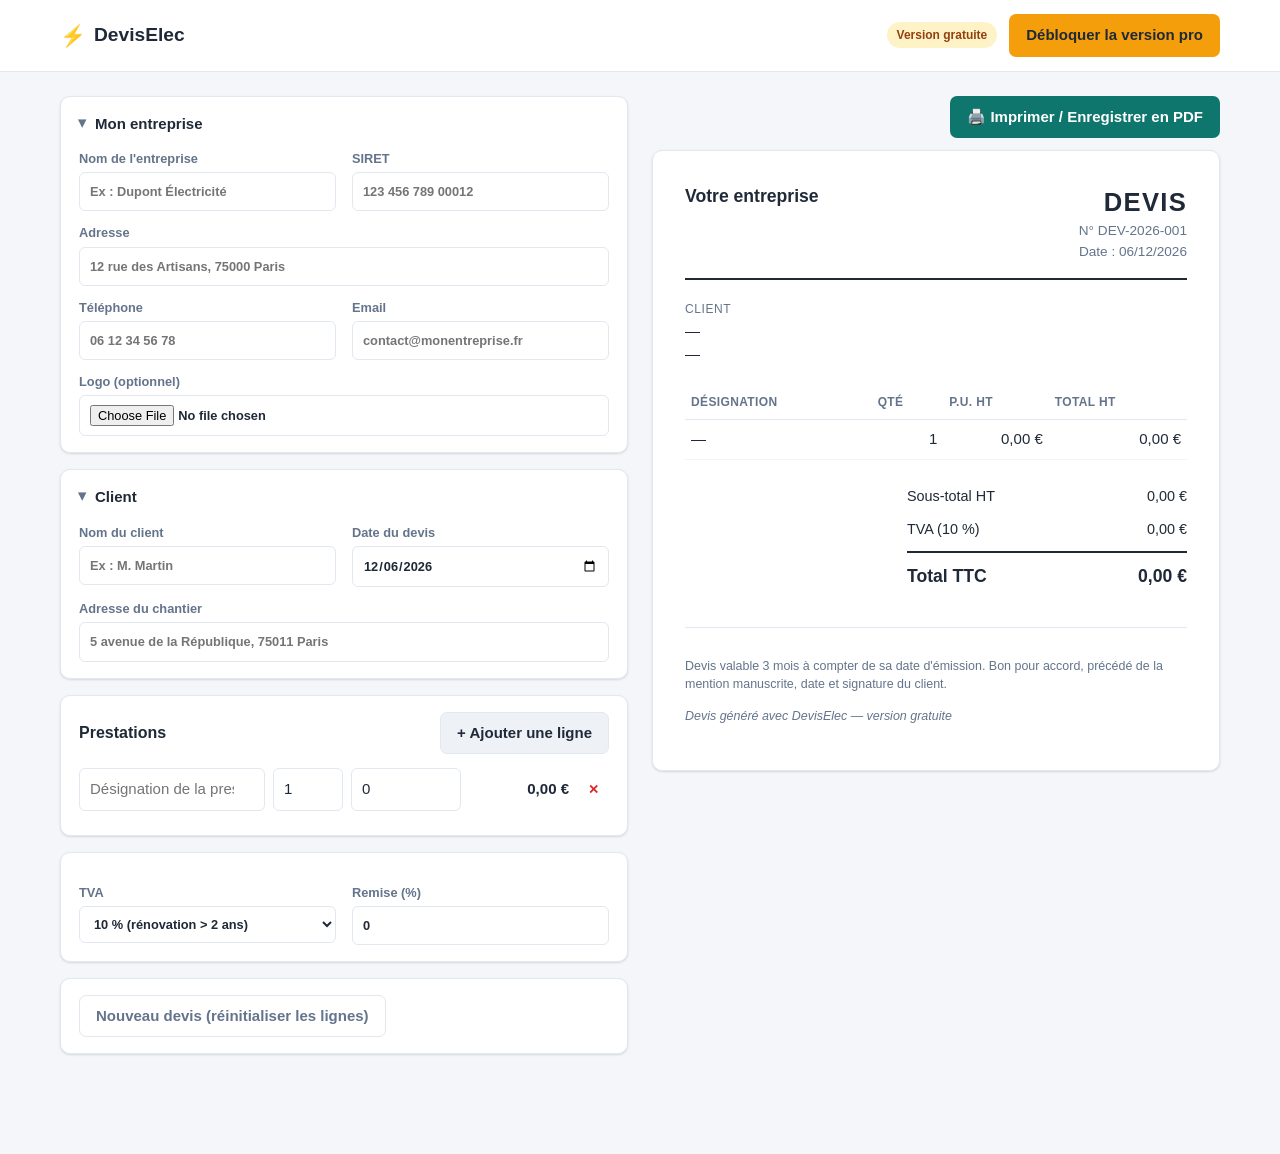
==== index.html @ 4c0c6182 "Premier jet : générateur de devis électricien, 100% client, sans backend Prestations courantes avec " ====
<!DOCTYPE html>
<html lang="fr">
<head>
<meta charset="UTF-8">
<meta name="viewport" content="width=device-width, initial-scale=1.0">
<title>DevisElec — Générateur de devis pour électriciens</title>
<meta name="description" content="Créez un devis électricien professionnel en quelques minutes : prestations courantes préremplies, calcul automatique, export PDF.">
<link rel="stylesheet" href="css/style.css">
<link rel="stylesheet" href="css/print.css" media="print">
</head>
<body>

<header class="topbar no-print">
  <div class="topbar-inner">
    <div class="brand">
      <span class="brand-mark">⚡</span>
      <span class="brand-name">DevisElec</span>
    </div>
    <div class="topbar-actions">
      <span id="unlock-status" class="badge badge-free">Version gratuite</span>
      <button id="btn-unlock" class="btn btn-accent">Débloquer la version pro</button>
    </div>
  </div>
</header>

<main class="layout">

  <section class="panel form-panel no-print">

    <details class="card" id="card-entreprise" open>
      <summary>Mon entreprise</summary>
      <div class="card-body grid-2">
        <label>Nom de l'entreprise
          <input type="text" id="ent-nom" placeholder="Ex : Dupont Électricité">
        </label>
        <label>SIRET
          <input type="text" id="ent-siret" placeholder="123 456 789 00012">
        </label>
        <label class="span-2">Adresse
          <input type="text" id="ent-adresse" placeholder="12 rue des Artisans, 75000 Paris">
        </label>
        <label>Téléphone
          <input type="tel" id="ent-tel" placeholder="06 12 34 56 78">
        </label>
        <label>Email
          <input type="email" id="ent-email" placeholder="contact@monentreprise.fr">
        </label>
        <label class="span-2">Logo (optionnel)
          <input type="file" id="ent-logo" accept="image/*">
        </label>
      </div>
    </details>

    <details class="card" id="card-client" open>
      <summary>Client</summary>
      <div class="card-body grid-2">
        <label>Nom du client
          <input type="text" id="cli-nom" placeholder="Ex : M. Martin">
        </label>
        <label>Date du devis
          <input type="date" id="devis-date">
        </label>
        <label class="span-2">Adresse du chantier
          <input type="text" id="cli-adresse" placeholder="5 avenue de la République, 75011 Paris">
        </label>
      </div>
    </details>

    <div class="card">
      <div class="card-header-row">
        <h2>Prestations</h2>
        <button id="btn-add-ligne" class="btn btn-secondary">+ Ajouter une ligne</button>
      </div>
      <div class="card-body">
        <datalist id="prestations-courantes"></datalist>
        <div id="lignes-container" class="lignes-container"></div>
      </div>
    </div>

    <div class="card">
      <div class="card-body grid-2">
        <label>TVA
          <select id="tva-taux">
            <option value="20">20 % (standard / neuf)</option>
            <option value="10" selected>10 % (rénovation &gt; 2 ans)</option>
            <option value="5.5">5,5 % (amélioration énergétique)</option>
            <option value="0">0 % (auto-liquidation / export)</option>
          </select>
        </label>
        <label>Remise (%)
          <input type="number" id="remise" value="0" min="0" max="100" step="0.5">
        </label>
      </div>
    </div>

    <div class="card">
      <button id="btn-reset" class="btn btn-ghost">Nouveau devis (réinitialiser les lignes)</button>
    </div>

  </section>

  <section class="panel preview-panel">
    <div class="preview-toolbar no-print">
      <button id="btn-print" class="btn btn-primary">🖨️ Imprimer / Enregistrer en PDF</button>
    </div>

    <article id="devis-preview" class="devis-doc">
      <header class="doc-header">
        <div class="doc-emetteur">
          <img id="preview-logo" class="doc-logo" alt="" hidden>
          <div class="doc-emetteur-nom" id="preview-ent-nom">Votre entreprise</div>
          <div class="doc-emetteur-details" id="preview-ent-details"></div>
        </div>
        <div class="doc-titre">
          <h1>DEVIS</h1>
          <div id="preview-numero">N° —</div>
          <div id="preview-date">Date : —</div>
        </div>
      </header>

      <section class="doc-client">
        <div class="doc-client-label">Client</div>
        <div id="preview-cli-nom">—</div>
        <div id="preview-cli-adresse">—</div>
      </section>

      <table class="doc-table">
        <thead>
          <tr>
            <th class="col-designation">Désignation</th>
            <th class="col-qte">Qté</th>
            <th class="col-pu">P.U. HT</th>
            <th class="col-total">Total HT</th>
          </tr>
        </thead>
        <tbody id="preview-lignes"></tbody>
      </table>

      <section class="doc-totaux">
        <div class="doc-totaux-row"><span>Sous-total HT</span><span id="preview-sous-total">0,00 €</span></div>
        <div class="doc-totaux-row" id="preview-remise-row" hidden><span>Remise</span><span id="preview-remise">0,00 €</span></div>
        <div class="doc-totaux-row"><span id="preview-tva-label">TVA (10 %)</span><span id="preview-tva">0,00 €</span></div>
        <div class="doc-totaux-row doc-total-final"><span>Total TTC</span><span id="preview-total-ttc">0,00 €</span></div>
      </section>

      <footer class="doc-footer">
        <p>Devis valable 3 mois à compter de sa date d'émission. Bon pour accord, précédé de la mention manuscrite, date et signature du client.</p>
        <p id="preview-watermark" class="watermark">Devis généré avec DevisElec — version gratuite</p>
      </footer>
    </article>
  </section>

</main>

<dialog id="dialog-unlock">
  <div class="dialog-body">
    <h2>Débloquer DevisElec</h2>
    <p>La version gratuite ajoute une mention « généré avec DevisElec » en bas de vos devis. Débloquez le compte pour la retirer définitivement, sur ce navigateur.</p>
    <p class="price">19 € <span>paiement unique</span></p>
    <a id="lien-stripe-unlock" class="btn btn-accent" href="#" target="_blank" rel="noopener">Débloquer maintenant</a>
    <button id="dialog-unlock-close" class="btn btn-ghost">Fermer</button>
    <p class="fine-print">Paiement sécurisé par Stripe. Après paiement, vous revenez automatiquement ici et la version pro est activée sur ce navigateur.</p>
  </div>
</dialog>

<script src="js/storage.js"></script>
<script src="js/app.js"></script>
</body>
</html>
---- css/style.css ----
:root {
  --bg: #f4f6f9;
  --panel: #ffffff;
  --border: #e2e8f0;
  --text: #1f2937;
  --text-muted: #64748b;
  --accent: #0f766e;
  --accent-dark: #0b5c56;
  --accent-contrast: #ffffff;
  --danger: #dc2626;
  --radius: 10px;
  --shadow: 0 1px 3px rgba(15, 23, 42, 0.08), 0 1px 2px rgba(15, 23, 42, 0.06);
}

* { box-sizing: border-box; }

[hidden] { display: none !important; }

body {
  margin: 0;
  font-family: -apple-system, "Segoe UI", Roboto, Arial, sans-serif;
  background: var(--bg);
  color: var(--text);
  font-size: 15px;
  line-height: 1.5;
}

h1, h2 { margin: 0; }

/* Topbar */
.topbar {
  background: var(--panel);
  border-bottom: 1px solid var(--border);
  position: sticky;
  top: 0;
  z-index: 10;
}
.topbar-inner {
  max-width: 1200px;
  margin: 0 auto;
  padding: 14px 20px;
  display: flex;
  align-items: center;
  justify-content: space-between;
}
.brand { display: flex; align-items: center; gap: 8px; font-weight: 700; font-size: 1.2rem; }
.brand-mark { font-size: 1.3rem; }
.topbar-actions { display: flex; align-items: center; gap: 12px; }

.badge {
  font-size: 0.75rem;
  font-weight: 600;
  padding: 4px 10px;
  border-radius: 999px;
}
.badge-free { background: #fef3c7; color: #92400e; }
.badge-pro { background: #d1fae5; color: #065f46; }

/* Layout */
.layout {
  max-width: 1200px;
  margin: 24px auto;
  padding: 0 20px 60px;
  display: grid;
  grid-template-columns: minmax(0, 1fr) minmax(0, 1fr);
  gap: 24px;
  align-items: start;
}
@media (max-width: 900px) {
  .layout { grid-template-columns: 1fr; }
}

.panel { min-width: 0; }

/* Cards */
.card {
  background: var(--panel);
  border: 1px solid var(--border);
  border-radius: var(--radius);
  box-shadow: var(--shadow);
  margin-bottom: 16px;
  padding: 16px 18px;
}
.card > summary {
  cursor: pointer;
  font-weight: 600;
  list-style: none;
  display: flex;
  align-items: center;
}
.card > summary::-webkit-details-marker { display: none; }
.card > summary::before {
  content: "▸";
  display: inline-block;
  margin-right: 8px;
  transition: transform 0.15s ease;
  color: var(--text-muted);
}
details[open] > summary::before { transform: rotate(90deg); }
.card-body { margin-top: 14px; }
.card-header-row {
  display: flex;
  align-items: center;
  justify-content: space-between;
  margin-bottom: 4px;
}
.card-header-row h2 { font-size: 1rem; }

.grid-2 {
  display: grid;
  grid-template-columns: 1fr 1fr;
  gap: 12px 16px;
}
.span-2 { grid-column: 1 / -1; }

label {
  display: flex;
  flex-direction: column;
  gap: 4px;
  font-size: 0.8rem;
  font-weight: 600;
  color: var(--text-muted);
}
input, select {
  font: inherit;
  padding: 9px 10px;
  border: 1px solid var(--border);
  border-radius: 6px;
  color: var(--text);
  background: #fff;
}
input:focus, select:focus {
  outline: 2px solid var(--accent);
  outline-offset: -1px;
}

/* Buttons */
.btn {
  font: inherit;
  font-weight: 600;
  padding: 9px 16px;
  border-radius: 7px;
  border: 1px solid transparent;
  cursor: pointer;
  text-decoration: none;
  display: inline-flex;
  align-items: center;
  gap: 6px;
}
.btn-primary { background: var(--accent); color: var(--accent-contrast); }
.btn-primary:hover { background: var(--accent-dark); }
.btn-accent { background: #f59e0b; color: #1f2937; }
.btn-accent:hover { background: #d97706; color: #fff; }
.btn-secondary { background: #eef2f7; color: var(--text); border-color: var(--border); }
.btn-secondary:hover { background: #e2e8f0; }
.btn-ghost { background: transparent; color: var(--text-muted); border-color: var(--border); }
.btn-ghost:hover { background: #f1f5f9; }
.btn-danger-ghost { background: transparent; color: var(--danger); border: none; padding: 4px 8px; font-weight: 700; }

/* Lignes de prestations */
.ligne-row {
  display: grid;
  grid-template-columns: minmax(0, 1fr) 70px 110px 100px 32px;
  gap: 8px;
  align-items: center;
  margin-bottom: 8px;
}
.ligne-row input { width: 100%; }
.ligne-total { text-align: right; font-weight: 600; font-variant-numeric: tabular-nums; }
@media (max-width: 560px) {
  .ligne-row { grid-template-columns: 1fr; }
  .ligne-total { text-align: left; }
}

/* Preview / devis document */
.preview-toolbar { margin-bottom: 12px; display: flex; justify-content: flex-end; }

.devis-doc {
  background: #fff;
  border: 1px solid var(--border);
  border-radius: var(--radius);
  box-shadow: var(--shadow);
  padding: 32px;
}
.doc-header {
  display: flex;
  justify-content: space-between;
  align-items: flex-start;
  border-bottom: 2px solid var(--text);
  padding-bottom: 16px;
  margin-bottom: 20px;
  gap: 16px;
}
.doc-logo { max-height: 60px; max-width: 180px; margin-bottom: 8px; }
.doc-emetteur-nom { font-weight: 700; font-size: 1.1rem; }
.doc-emetteur-details { color: var(--text-muted); font-size: 0.85rem; white-space: pre-line; }
.doc-titre { text-align: right; }
.doc-titre h1 { font-size: 1.6rem; letter-spacing: 0.05em; }
.doc-titre div { color: var(--text-muted); font-size: 0.85rem; }

.doc-client { margin-bottom: 20px; }
.doc-client-label { font-size: 0.75rem; text-transform: uppercase; letter-spacing: 0.05em; color: var(--text-muted); margin-bottom: 2px; }

.doc-table { width: 100%; border-collapse: collapse; margin-bottom: 20px; }
.doc-table th {
  text-align: left;
  font-size: 0.75rem;
  text-transform: uppercase;
  letter-spacing: 0.03em;
  color: var(--text-muted);
  border-bottom: 1px solid var(--border);
  padding: 8px 6px;
}
.doc-table td { padding: 8px 6px; border-bottom: 1px solid #f1f5f9; }
.col-qte, .col-pu, .col-total { text-align: right; white-space: nowrap; }

.doc-totaux { margin-left: auto; width: 280px; }
.doc-totaux-row { display: flex; justify-content: space-between; padding: 6px 0; font-size: 0.9rem; }
.doc-total-final { border-top: 2px solid var(--text); margin-top: 4px; padding-top: 10px; font-weight: 700; font-size: 1.1rem; }

.doc-footer { margin-top: 32px; padding-top: 16px; border-top: 1px solid var(--border); font-size: 0.78rem; color: var(--text-muted); }
.watermark { font-style: italic; margin-top: 8px; }

/* Dialog */
dialog {
  border: none;
  border-radius: var(--radius);
  box-shadow: 0 20px 40px rgba(0,0,0,0.2);
  padding: 0;
  max-width: 420px;
  width: 92%;
}
dialog::backdrop { background: rgba(15, 23, 42, 0.5); }
.dialog-body { padding: 24px; display: flex; flex-direction: column; gap: 12px; }
.dialog-body .price { font-size: 1.6rem; font-weight: 700; }
.dialog-body .price span { font-size: 0.75rem; font-weight: 400; color: var(--text-muted); }
.dialog-body .fine-print { font-size: 0.75rem; color: var(--text-muted); }

.no-print {}
---- css/print.css ----
body * { visibility: hidden; }

#devis-preview, #devis-preview * { visibility: visible; }

.no-print { display: none !important; }

#devis-preview {
  position: absolute;
  top: 0;
  left: 0;
  width: 100%;
  border: none;
  box-shadow: none;
  padding: 0;
  margin: 0;
}

body.unlocked #devis-preview .watermark {
  display: none;
}

@page {
  margin: 16mm;
}
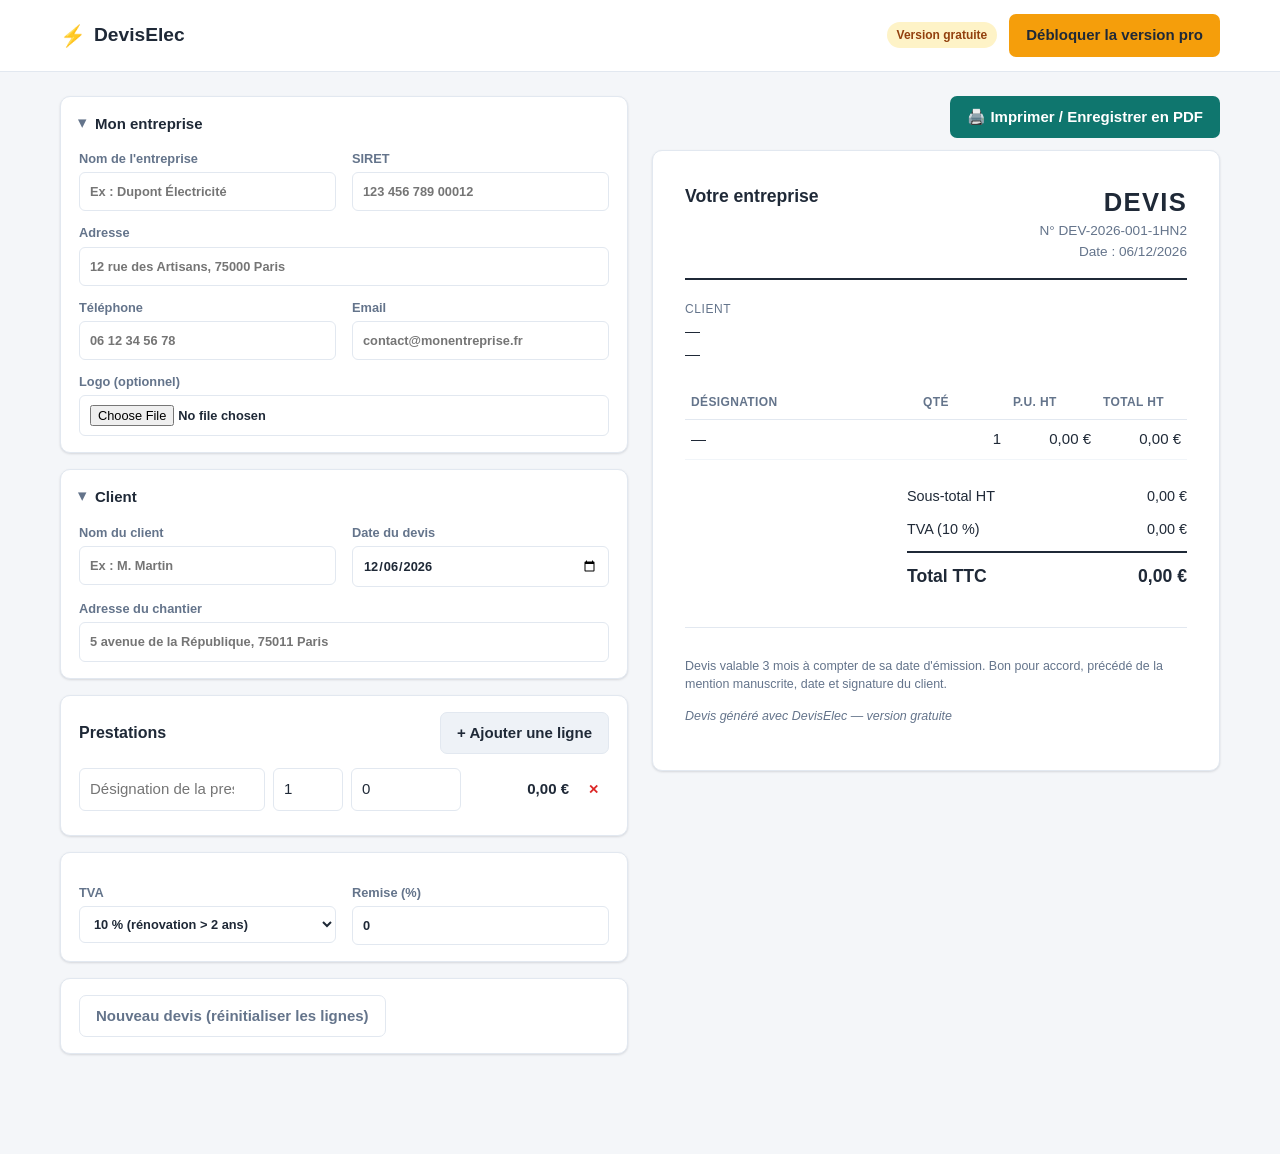
==== commit 19644af2: "Corriger les bugs trouvés par la revue à 4 agents (fonctionnel, sécu, calculs, impression) Argent (l" ====
--- a/index.html
+++ b/index.html
@@ -5,6 +5,8 @@
 <meta name="viewport" content="width=device-width, initial-scale=1.0">
 <title>DevisElec — Générateur de devis pour électriciens</title>
 <meta name="description" content="Créez un devis électricien professionnel en quelques minutes : prestations courantes préremplies, calcul automatique, export PDF.">
+<meta http-equiv="Content-Security-Policy" content="default-src 'self'; img-src 'self' data:; style-src 'self'; script-src 'self'; base-uri 'self'; form-action 'none';">
+<link rel="icon" href="data:,">
 <link rel="stylesheet" href="css/style.css">
 <link rel="stylesheet" href="css/print.css" media="print">
 </head>
--- a/css/style.css
+++ b/css/style.css
@@ -112,6 +112,9 @@
   gap: 12px 16px;
 }
 .span-2 { grid-column: 1 / -1; }
+@media (max-width: 560px) {
+  .grid-2 { grid-template-columns: 1fr; }
+}
 
 label {
   display: flex;
@@ -192,8 +195,12 @@
   gap: 16px;
 }
 .doc-logo { max-height: 60px; max-width: 180px; margin-bottom: 8px; }
-.doc-emetteur-nom { font-weight: 700; font-size: 1.1rem; }
-.doc-emetteur-details { color: var(--text-muted); font-size: 0.85rem; white-space: pre-line; }
+/* min-width: 0 nécessaire : sans ça, un enfant flex ne rétrécit jamais sous la largeur de son
+   contenu non cassable, même avec overflow-wrap — un nom d'entreprise collé sans espace poussait
+   toute la page en largeur (constaté : ~3460px de débordement avec 320 caractères). */
+.doc-emetteur { min-width: 0; }
+.doc-emetteur-nom { font-weight: 700; font-size: 1.1rem; overflow-wrap: break-word; }
+.doc-emetteur-details { color: var(--text-muted); font-size: 0.85rem; white-space: pre-line; overflow-wrap: break-word; }
 .doc-titre { text-align: right; }
 .doc-titre h1 { font-size: 1.6rem; letter-spacing: 0.05em; }
 .doc-titre div { color: var(--text-muted); font-size: 0.85rem; }
@@ -201,7 +208,10 @@
 .doc-client { margin-bottom: 20px; }
 .doc-client-label { font-size: 0.75rem; text-transform: uppercase; letter-spacing: 0.05em; color: var(--text-muted); margin-bottom: 2px; }
 
-.doc-table { width: 100%; border-collapse: collapse; margin-bottom: 20px; }
+/* table-layout: fixed + largeurs figées sur les 3 colonnes numériques : sans ça, une désignation
+   avec un mot très long (sans espace) pousse toute la table au-delà de la largeur imprimable et
+   les colonnes numériques disparaissent hors page en PDF (constaté avec un token de 100+ caractères). */
+.doc-table { width: 100%; border-collapse: collapse; margin-bottom: 20px; table-layout: fixed; }
 .doc-table th {
   text-align: left;
   font-size: 0.75rem;
@@ -212,7 +222,8 @@
   padding: 8px 6px;
 }
 .doc-table td { padding: 8px 6px; border-bottom: 1px solid #f1f5f9; }
-.col-qte, .col-pu, .col-total { text-align: right; white-space: nowrap; }
+.col-designation { overflow-wrap: break-word; word-break: break-word; }
+.col-qte, .col-pu, .col-total { text-align: right; white-space: nowrap; width: 90px; }
 
 .doc-totaux { margin-left: auto; width: 280px; }
 .doc-totaux-row { display: flex; justify-content: space-between; padding: 6px 0; font-size: 0.9rem; }
--- a/css/print.css
+++ b/css/print.css
@@ -19,6 +19,13 @@
   display: none;
 }
 
+/* Sans ça, un devis de 15 lignes coupe le bloc totaux en deux (sous-total en bas de page 1,
+   TVA/total seuls en haut d'une page 2 quasi vide), et un devis de 60 lignes rejette le
+   filigrane seul sur une 4e page pour une ligne de texte. Constaté en PDF réel, pas en aperçu écran. */
+.doc-totaux, .doc-footer {
+  break-inside: avoid;
+}
+
 @page {
   margin: 16mm;
 }
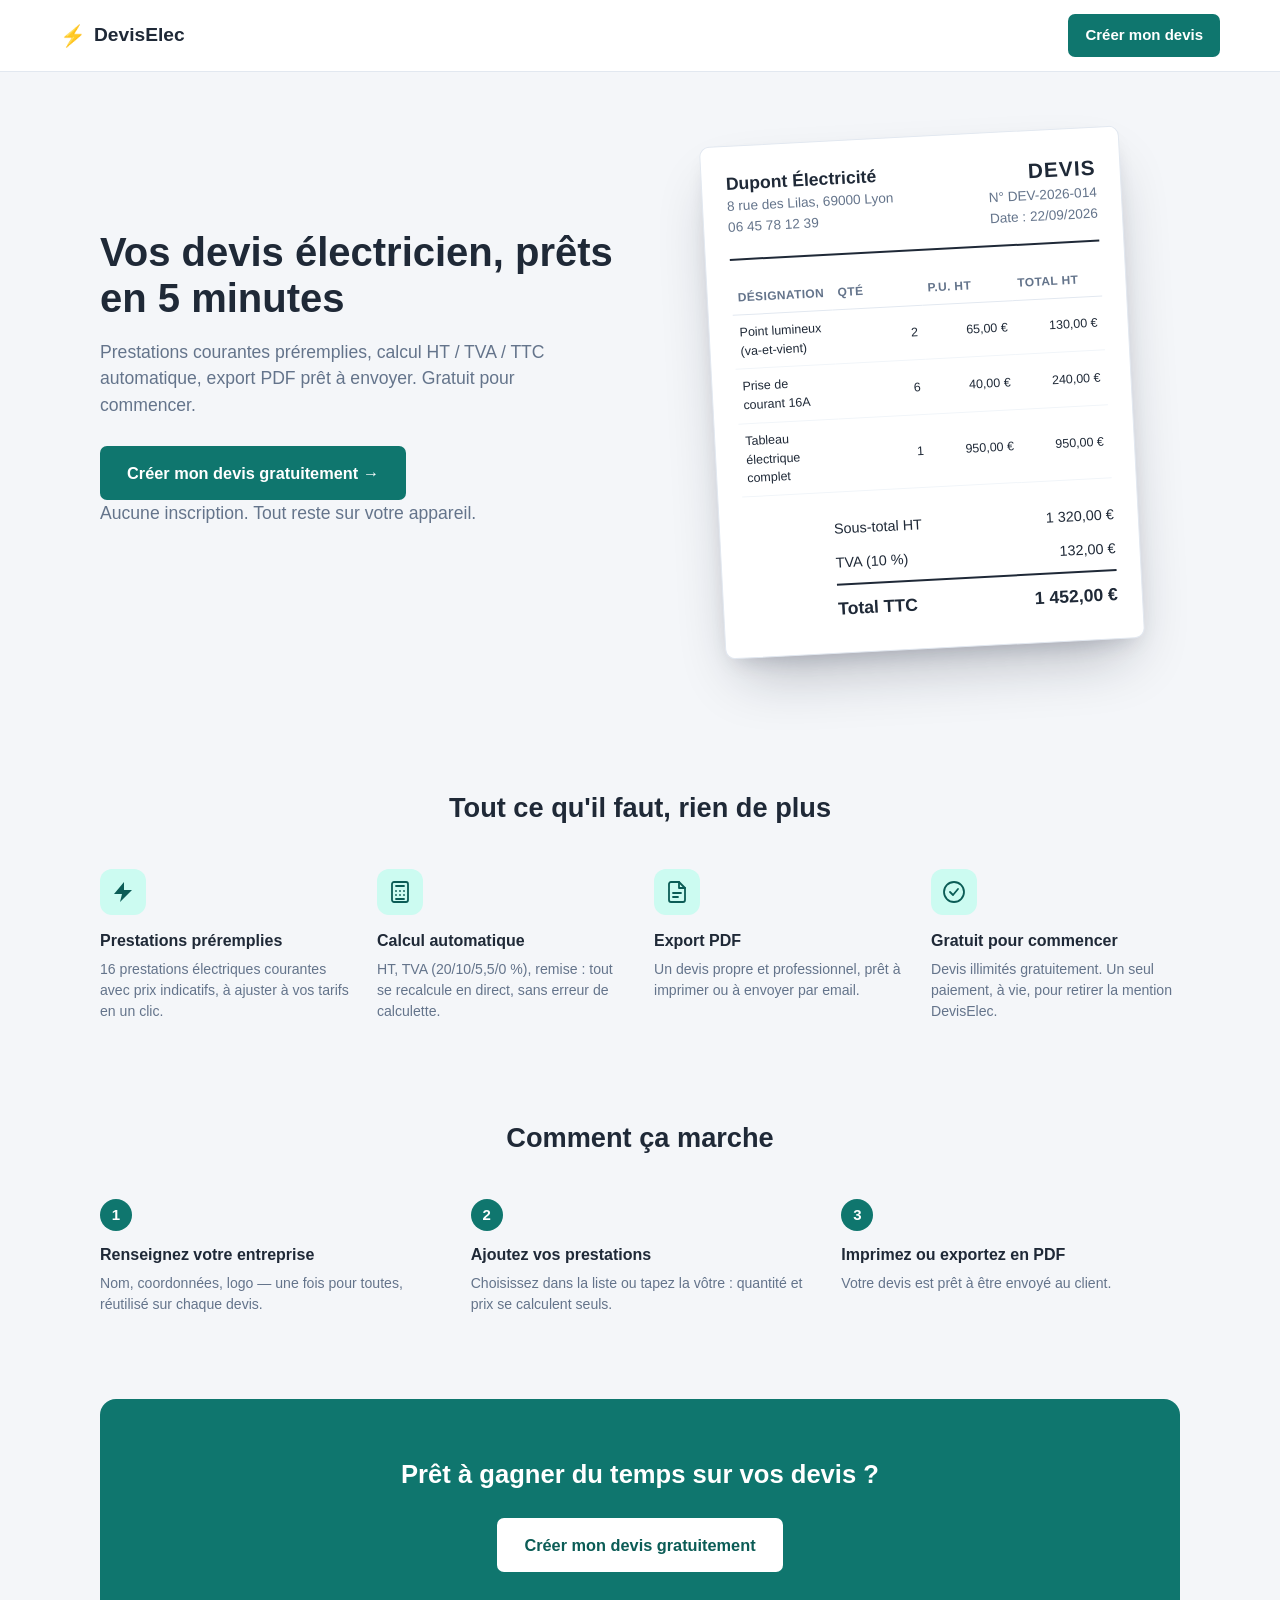
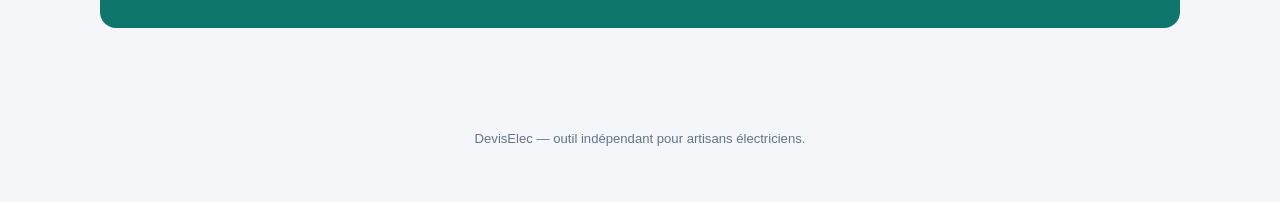
==== commit b97cabdc: "Ajouter une vraie page d'accueil (l'outil déménage vers app.html) L'outil était directement servi à " ====
--- a/index.html
+++ b/index.html
@@ -4,168 +4,151 @@
 <meta charset="UTF-8">
 <meta name="viewport" content="width=device-width, initial-scale=1.0">
 <title>DevisElec — Générateur de devis pour électriciens</title>
-<meta name="description" content="Créez un devis électricien professionnel en quelques minutes : prestations courantes préremplies, calcul automatique, export PDF.">
+<meta name="description" content="Créez un devis électricien professionnel en quelques minutes : prestations courantes préremplies, calcul automatique, export PDF. Gratuit pour commencer.">
 <meta http-equiv="Content-Security-Policy" content="default-src 'self'; img-src 'self' data:; style-src 'self'; script-src 'self'; base-uri 'self'; form-action 'none';">
 <link rel="icon" href="data:,">
 <link rel="stylesheet" href="css/style.css">
-<link rel="stylesheet" href="css/print.css" media="print">
+<link rel="stylesheet" href="css/landing.css">
 </head>
 <body>
 
-<header class="topbar no-print">
+<header class="topbar">
   <div class="topbar-inner">
-    <div class="brand">
+    <a class="brand" href="index.html">
       <span class="brand-mark">⚡</span>
       <span class="brand-name">DevisElec</span>
-    </div>
-    <div class="topbar-actions">
-      <span id="unlock-status" class="badge badge-free">Version gratuite</span>
-      <button id="btn-unlock" class="btn btn-accent">Débloquer la version pro</button>
-    </div>
+    </a>
+    <a class="btn btn-primary" href="app.html">Créer mon devis</a>
   </div>
 </header>
 
-<main class="layout">
+<main>
 
-  <section class="panel form-panel no-print">
+  <section class="lp-hero">
+    <div class="lp-hero-text">
+      <h1>Vos devis électricien, prêts en 5 minutes</h1>
+      <p>Prestations courantes préremplies, calcul HT / TVA / TTC automatique,
+        export PDF prêt à envoyer. Gratuit pour commencer.</p>
+      <a class="btn btn-primary btn-lg" href="app.html">Créer mon devis gratuitement →</a>
+      <p class="lp-hero-note">Aucune inscription. Tout reste sur votre appareil.</p>
+    </div>
 
-    <details class="card" id="card-entreprise" open>
-      <summary>Mon entreprise</summary>
-      <div class="card-body grid-2">
-        <label>Nom de l'entreprise
-          <input type="text" id="ent-nom" placeholder="Ex : Dupont Électricité">
-        </label>
-        <label>SIRET
-          <input type="text" id="ent-siret" placeholder="123 456 789 00012">
-        </label>
-        <label class="span-2">Adresse
-          <input type="text" id="ent-adresse" placeholder="12 rue des Artisans, 75000 Paris">
-        </label>
-        <label>Téléphone
-          <input type="tel" id="ent-tel" placeholder="06 12 34 56 78">
-        </label>
-        <label>Email
-          <input type="email" id="ent-email" placeholder="contact@monentreprise.fr">
-        </label>
-        <label class="span-2">Logo (optionnel)
-          <input type="file" id="ent-logo" accept="image/*">
-        </label>
+    <div class="lp-hero-visual" aria-hidden="true">
+      <article class="devis-doc lp-mockup">
+        <header class="doc-header">
+          <div class="doc-emetteur">
+            <div class="doc-emetteur-nom">Dupont Électricité</div>
+            <div class="doc-emetteur-details">8 rue des Lilas, 69000 Lyon&#10;06 45 78 12 39</div>
+          </div>
+          <div class="doc-titre">
+            <h1>DEVIS</h1>
+            <div>N° DEV-2026-014</div>
+            <div>Date : 22/09/2026</div>
+          </div>
+        </header>
+        <table class="doc-table">
+          <thead>
+            <tr><th class="col-designation">Désignation</th><th class="col-qte">Qté</th><th class="col-pu">P.U. HT</th><th class="col-total">Total HT</th></tr>
+          </thead>
+          <tbody>
+            <tr><td>Point lumineux (va-et-vient)</td><td class="col-qte">2</td><td class="col-pu">65,00 €</td><td class="col-total">130,00 €</td></tr>
+            <tr><td>Prise de courant 16A</td><td class="col-qte">6</td><td class="col-pu">40,00 €</td><td class="col-total">240,00 €</td></tr>
+            <tr><td>Tableau électrique complet</td><td class="col-qte">1</td><td class="col-pu">950,00 €</td><td class="col-total">950,00 €</td></tr>
+          </tbody>
+        </table>
+        <section class="doc-totaux">
+          <div class="doc-totaux-row"><span>Sous-total HT</span><span>1 320,00 €</span></div>
+          <div class="doc-totaux-row"><span>TVA (10 %)</span><span>132,00 €</span></div>
+          <div class="doc-totaux-row doc-total-final"><span>Total TTC</span><span>1 452,00 €</span></div>
+        </section>
+      </article>
+    </div>
+  </section>
+
+  <section class="lp-features">
+    <h2>Tout ce qu'il faut, rien de plus</h2>
+    <div class="lp-feature-grid">
+
+      <div class="lp-feature">
+        <span class="lp-icon">
+          <svg viewBox="0 0 24 24"><polygon points="13 2 3 14 11 14 9 22 21 10 13 10 13 2" fill="currentColor"/></svg>
+        </span>
+        <h3>Prestations préremplies</h3>
+        <p>16 prestations électriques courantes avec prix indicatifs, à ajuster à vos tarifs en un clic.</p>
       </div>
-    </details>
 
-    <details class="card" id="card-client" open>
-      <summary>Client</summary>
-      <div class="card-body grid-2">
-        <label>Nom du client
-          <input type="text" id="cli-nom" placeholder="Ex : M. Martin">
-        </label>
-        <label>Date du devis
-          <input type="date" id="devis-date">
-        </label>
-        <label class="span-2">Adresse du chantier
-          <input type="text" id="cli-adresse" placeholder="5 avenue de la République, 75011 Paris">
-        </label>
+      <div class="lp-feature">
+        <span class="lp-icon">
+          <svg viewBox="0 0 24 24" fill="none" stroke="currentColor" stroke-width="1.8" stroke-linecap="round" stroke-linejoin="round">
+            <rect x="4" y="2" width="16" height="20" rx="2"/>
+            <line x1="8" y1="6" x2="16" y2="6"/>
+            <line x1="8" y1="11" x2="8.01" y2="11"/><line x1="12" y1="11" x2="12.01" y2="11"/><line x1="16" y1="11" x2="16.01" y2="11"/>
+            <line x1="8" y1="15" x2="8.01" y2="15"/><line x1="12" y1="15" x2="12.01" y2="15"/><line x1="16" y1="15" x2="16.01" y2="15"/>
+            <line x1="8" y1="19" x2="16" y2="19"/>
+          </svg>
+        </span>
+        <h3>Calcul automatique</h3>
+        <p>HT, TVA (20/10/5,5/0 %), remise : tout se recalcule en direct, sans erreur de calculette.</p>
       </div>
-    </details>
 
-    <div class="card">
-      <div class="card-header-row">
-        <h2>Prestations</h2>
-        <button id="btn-add-ligne" class="btn btn-secondary">+ Ajouter une ligne</button>
+      <div class="lp-feature">
+        <span class="lp-icon">
+          <svg viewBox="0 0 24 24" fill="none" stroke="currentColor" stroke-width="1.8" stroke-linecap="round" stroke-linejoin="round">
+            <path d="M14 2H6a2 2 0 0 0-2 2v16a2 2 0 0 0 2 2h12a2 2 0 0 0 2-2V8z"/>
+            <polyline points="14 2 14 8 20 8"/>
+            <line x1="8" y1="13" x2="16" y2="13"/><line x1="8" y1="17" x2="13" y2="17"/>
+          </svg>
+        </span>
+        <h3>Export PDF</h3>
+        <p>Un devis propre et professionnel, prêt à imprimer ou à envoyer par email.</p>
       </div>
-      <div class="card-body">
-        <datalist id="prestations-courantes"></datalist>
-        <div id="lignes-container" class="lignes-container"></div>
+
+      <div class="lp-feature">
+        <span class="lp-icon">
+          <svg viewBox="0 0 24 24" fill="none" stroke="currentColor" stroke-width="1.8" stroke-linecap="round" stroke-linejoin="round">
+            <circle cx="12" cy="12" r="10"/>
+            <polyline points="8 12 11 15 16 9"/>
+          </svg>
+        </span>
+        <h3>Gratuit pour commencer</h3>
+        <p>Devis illimités gratuitement. Un seul paiement, à vie, pour retirer la mention DevisElec.</p>
+      </div>
+
+    </div>
+  </section>
+
+  <section class="lp-steps">
+    <h2>Comment ça marche</h2>
+    <div class="lp-steps-grid">
+      <div class="lp-step">
+        <span class="lp-step-num">1</span>
+        <h3>Renseignez votre entreprise</h3>
+        <p>Nom, coordonnées, logo — une fois pour toutes, réutilisé sur chaque devis.</p>
+      </div>
+      <div class="lp-step">
+        <span class="lp-step-num">2</span>
+        <h3>Ajoutez vos prestations</h3>
+        <p>Choisissez dans la liste ou tapez la vôtre : quantité et prix se calculent seuls.</p>
+      </div>
+      <div class="lp-step">
+        <span class="lp-step-num">3</span>
+        <h3>Imprimez ou exportez en PDF</h3>
+        <p>Votre devis est prêt à être envoyé au client.</p>
       </div>
     </div>
-
-    <div class="card">
-      <div class="card-body grid-2">
-        <label>TVA
-          <select id="tva-taux">
-            <option value="20">20 % (standard / neuf)</option>
-            <option value="10" selected>10 % (rénovation &gt; 2 ans)</option>
-            <option value="5.5">5,5 % (amélioration énergétique)</option>
-            <option value="0">0 % (auto-liquidation / export)</option>
-          </select>
-        </label>
-        <label>Remise (%)
-          <input type="number" id="remise" value="0" min="0" max="100" step="0.5">
-        </label>
-      </div>
-    </div>
-
-    <div class="card">
-      <button id="btn-reset" class="btn btn-ghost">Nouveau devis (réinitialiser les lignes)</button>
-    </div>
-
   </section>
 
-  <section class="panel preview-panel">
-    <div class="preview-toolbar no-print">
-      <button id="btn-print" class="btn btn-primary">🖨️ Imprimer / Enregistrer en PDF</button>
-    </div>
-
-    <article id="devis-preview" class="devis-doc">
-      <header class="doc-header">
-        <div class="doc-emetteur">
-          <img id="preview-logo" class="doc-logo" alt="" hidden>
-          <div class="doc-emetteur-nom" id="preview-ent-nom">Votre entreprise</div>
-          <div class="doc-emetteur-details" id="preview-ent-details"></div>
-        </div>
-        <div class="doc-titre">
-          <h1>DEVIS</h1>
-          <div id="preview-numero">N° —</div>
-          <div id="preview-date">Date : —</div>
-        </div>
-      </header>
-
-      <section class="doc-client">
-        <div class="doc-client-label">Client</div>
-        <div id="preview-cli-nom">—</div>
-        <div id="preview-cli-adresse">—</div>
-      </section>
-
-      <table class="doc-table">
-        <thead>
-          <tr>
-            <th class="col-designation">Désignation</th>
-            <th class="col-qte">Qté</th>
-            <th class="col-pu">P.U. HT</th>
-            <th class="col-total">Total HT</th>
-          </tr>
-        </thead>
-        <tbody id="preview-lignes"></tbody>
-      </table>
-
-      <section class="doc-totaux">
-        <div class="doc-totaux-row"><span>Sous-total HT</span><span id="preview-sous-total">0,00 €</span></div>
-        <div class="doc-totaux-row" id="preview-remise-row" hidden><span>Remise</span><span id="preview-remise">0,00 €</span></div>
-        <div class="doc-totaux-row"><span id="preview-tva-label">TVA (10 %)</span><span id="preview-tva">0,00 €</span></div>
-        <div class="doc-totaux-row doc-total-final"><span>Total TTC</span><span id="preview-total-ttc">0,00 €</span></div>
-      </section>
-
-      <footer class="doc-footer">
-        <p>Devis valable 3 mois à compter de sa date d'émission. Bon pour accord, précédé de la mention manuscrite, date et signature du client.</p>
-        <p id="preview-watermark" class="watermark">Devis généré avec DevisElec — version gratuite</p>
-      </footer>
-    </article>
+  <section class="lp-cta">
+    <h2>Prêt à gagner du temps sur vos devis ?</h2>
+    <a class="btn btn-primary btn-lg" href="app.html">Créer mon devis gratuitement</a>
   </section>
 
 </main>
 
-<dialog id="dialog-unlock">
-  <div class="dialog-body">
-    <h2>Débloquer DevisElec</h2>
-    <p>La version gratuite ajoute une mention « généré avec DevisElec » en bas de vos devis. Débloquez le compte pour la retirer définitivement, sur ce navigateur.</p>
-    <p class="price">19 € <span>paiement unique</span></p>
-    <a id="lien-stripe-unlock" class="btn btn-accent" href="#" target="_blank" rel="noopener">Débloquer maintenant</a>
-    <button id="dialog-unlock-close" class="btn btn-ghost">Fermer</button>
-    <p class="fine-print">Paiement sécurisé par Stripe. Après paiement, vous revenez automatiquement ici et la version pro est activée sur ce navigateur.</p>
-  </div>
-</dialog>
+<footer class="lp-footer">
+  <p>DevisElec — outil indépendant pour artisans électriciens.</p>
+</footer>
 
-<script src="js/storage.js"></script>
-<script src="js/app.js"></script>
+<script src="js/security.js"></script>
 </body>
 </html>
--- a/css/style.css
+++ b/css/style.css
@@ -43,7 +43,7 @@
   align-items: center;
   justify-content: space-between;
 }
-.brand { display: flex; align-items: center; gap: 8px; font-weight: 700; font-size: 1.2rem; }
+.brand { display: flex; align-items: center; gap: 8px; font-weight: 700; font-size: 1.2rem; color: inherit; text-decoration: none; }
 .brand-mark { font-size: 1.3rem; }
 .topbar-actions { display: flex; align-items: center; gap: 12px; }
 
@@ -211,7 +211,7 @@
 /* table-layout: fixed + largeurs figées sur les 3 colonnes numériques : sans ça, une désignation
    avec un mot très long (sans espace) pousse toute la table au-delà de la largeur imprimable et
    les colonnes numériques disparaissent hors page en PDF (constaté avec un token de 100+ caractères). */
-.doc-table { width: 100%; border-collapse: collapse; margin-bottom: 20px; table-layout: fixed; }
+.doc-table { width: 100%; border-collapse: collapse; margin-bottom: 20px; table-layout: fixed; overflow-wrap: break-word; }
 .doc-table th {
   text-align: left;
   font-size: 0.75rem;
@@ -224,6 +224,14 @@
 .doc-table td { padding: 8px 6px; border-bottom: 1px solid #f1f5f9; }
 .col-designation { overflow-wrap: break-word; word-break: break-word; }
 .col-qte, .col-pu, .col-total { text-align: right; white-space: nowrap; width: 90px; }
+/* Sous ~600px, les 3 colonnes numériques à 90px ne laissent presque plus de place à la
+   désignation (constaté : "DÉSIGNATION" s'empilait lettre par lettre sur mobile, 375px). Doit
+   rester APRÈS la règle de base ci-dessus : même sélecteur, même spécificité, l'ordre décide. */
+@media (max-width: 600px) {
+  .doc-table { font-size: 0.82rem; }
+  .doc-table th, .doc-table td { padding: 6px 4px; }
+  .col-qte, .col-pu, .col-total { width: 52px; }
+}
 
 .doc-totaux { margin-left: auto; width: 280px; }
 .doc-totaux-row { display: flex; justify-content: space-between; padding: 6px 0; font-size: 0.9rem; }
--- a/css/landing.css
+++ b/css/landing.css
@@ -0,0 +1,130 @@
+/* Page d'accueil (index.html) — l'outil lui-même vit dans app.html avec css/style.css.
+   Réutilise les tokens (:root), .btn* et .devis-doc/.doc-* de style.css pour rester visuellement
+   cohérent avec l'outil plutôt que de dupliquer une charte graphique séparée. */
+
+body { background: var(--bg); }
+
+main { max-width: 1120px; margin: 0 auto; padding: 0 20px; }
+
+.topbar-inner { justify-content: space-between; }
+
+/* --- Hero --- */
+.lp-hero {
+  display: grid;
+  grid-template-columns: 1fr 1fr;
+  gap: 48px;
+  align-items: center;
+  padding: 64px 0 84px;
+}
+.lp-hero-text h1 {
+  font-size: clamp(1.9rem, 3.4vw, 2.5rem);
+  line-height: 1.15;
+  margin: 0 0 18px;
+}
+.lp-hero-text p {
+  font-size: 1.1rem;
+  color: var(--text-muted);
+  margin: 0 0 28px;
+  max-width: 460px;
+}
+.lp-hero-note {
+  font-size: 0.82rem;
+  color: var(--text-muted);
+  margin: 14px 0 0;
+}
+.btn-lg { padding: 14px 26px; font-size: 1.02rem; }
+
+.lp-hero-visual { display: flex; justify-content: center; }
+.lp-mockup {
+  width: 100%;
+  max-width: 420px;
+  transform: rotate(-3deg);
+  box-shadow: 0 30px 60px -18px rgba(15, 23, 42, 0.3), 0 10px 22px -10px rgba(15, 23, 42, 0.18);
+  pointer-events: none;
+  user-select: none;
+  padding: 24px;
+}
+.lp-mockup .doc-table { font-size: 0.78rem; }
+.lp-mockup .doc-titre h1 { font-size: 1.3rem; }
+
+/* --- Fonctionnalités --- */
+.lp-features { padding: 56px 0; text-align: center; }
+.lp-features h2, .lp-steps h2 { font-size: 1.7rem; margin: 0 0 40px; }
+
+.lp-feature-grid {
+  display: grid;
+  grid-template-columns: repeat(4, 1fr);
+  gap: 28px;
+  text-align: left;
+}
+.lp-feature h3 { font-size: 1rem; margin: 0 0 6px; }
+.lp-feature p { font-size: 0.88rem; color: var(--text-muted); margin: 0; }
+
+.lp-icon {
+  display: inline-flex;
+  align-items: center;
+  justify-content: center;
+  width: 46px;
+  height: 46px;
+  border-radius: 12px;
+  background: #ccfbf1;
+  color: var(--accent-dark);
+  margin-bottom: 14px;
+}
+.lp-icon svg { width: 24px; height: 24px; }
+
+/* --- Comment ça marche --- */
+.lp-steps { padding: 40px 0 64px; text-align: center; }
+.lp-steps-grid {
+  display: grid;
+  grid-template-columns: repeat(3, 1fr);
+  gap: 32px;
+  text-align: left;
+}
+.lp-step-num {
+  display: inline-flex;
+  align-items: center;
+  justify-content: center;
+  width: 32px;
+  height: 32px;
+  border-radius: 50%;
+  background: var(--accent);
+  color: #fff;
+  font-weight: 700;
+  margin-bottom: 12px;
+}
+.lp-step h3 { font-size: 1rem; margin: 0 0 6px; }
+.lp-step p { font-size: 0.88rem; color: var(--text-muted); margin: 0; }
+
+/* --- CTA finale --- */
+.lp-cta {
+  text-align: center;
+  padding: 56px 32px;
+  margin: 20px 0 64px;
+  background: var(--accent);
+  border-radius: 16px;
+}
+.lp-cta h2 { color: #fff; font-size: 1.6rem; margin: 0 0 24px; }
+.lp-cta .btn-primary { background: #fff; color: var(--accent-dark); }
+.lp-cta .btn-primary:hover { background: #f0fdfa; }
+
+/* --- Pied de page --- */
+.lp-footer {
+  text-align: center;
+  padding: 24px 20px 40px;
+  color: var(--text-muted);
+  font-size: 0.82rem;
+}
+
+@media (max-width: 900px) {
+  .lp-hero { grid-template-columns: 1fr; padding: 40px 0 56px; text-align: center; }
+  .lp-hero-text p { margin-left: auto; margin-right: auto; }
+  .lp-mockup { transform: none; max-width: 380px; }
+  .lp-feature-grid { grid-template-columns: repeat(2, 1fr); }
+  .lp-steps-grid { grid-template-columns: 1fr; max-width: 420px; margin: 0 auto; }
+}
+
+@media (max-width: 560px) {
+  .lp-feature-grid { grid-template-columns: 1fr; max-width: 380px; margin: 0 auto; }
+  .topbar-inner .brand-name { display: none; }
+}
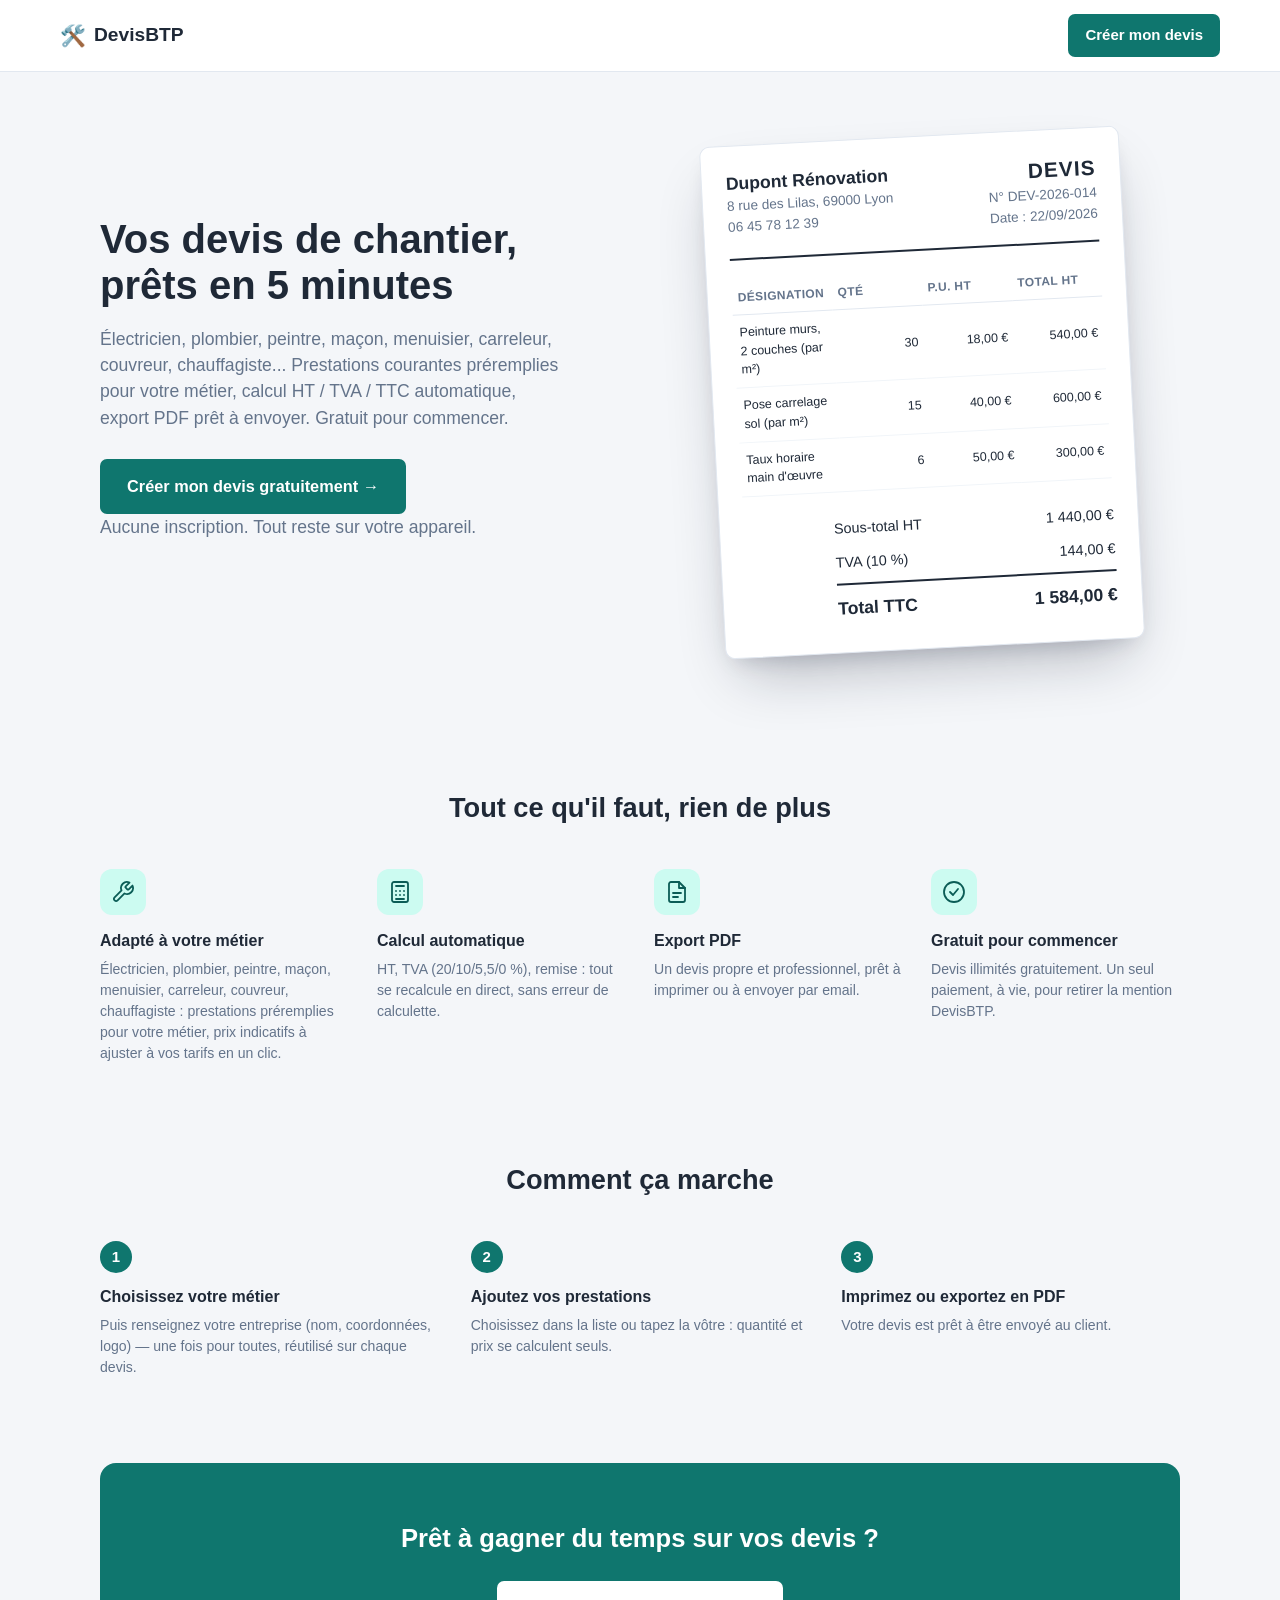
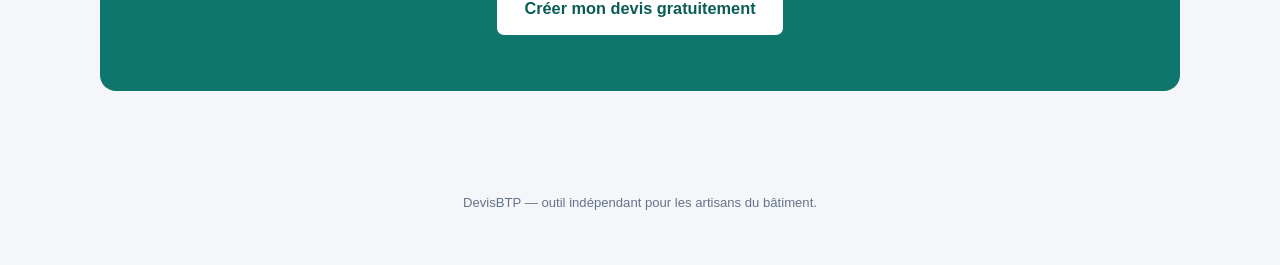
==== commit 033ffb87: "Généraliser à tous les corps de métier du BTP (DevisElec devient DevisBTP) Rien dans l'architecture " ====
--- a/index.html
+++ b/index.html
@@ -3,8 +3,8 @@
 <head>
 <meta charset="UTF-8">
 <meta name="viewport" content="width=device-width, initial-scale=1.0">
-<title>DevisElec — Générateur de devis pour électriciens</title>
-<meta name="description" content="Créez un devis électricien professionnel en quelques minutes : prestations courantes préremplies, calcul automatique, export PDF. Gratuit pour commencer.">
+<title>DevisBTP — Générateur de devis pour les artisans du bâtiment</title>
+<meta name="description" content="Créez un devis professionnel en quelques minutes, quel que soit votre métier du bâtiment : prestations courantes préremplies, calcul automatique, export PDF. Gratuit pour commencer.">
 <meta http-equiv="Content-Security-Policy" content="default-src 'self'; img-src 'self' data:; style-src 'self'; script-src 'self'; base-uri 'self'; form-action 'none';">
 <link rel="icon" href="data:,">
 <link rel="stylesheet" href="css/style.css">
@@ -15,8 +15,8 @@
 <header class="topbar">
   <div class="topbar-inner">
     <a class="brand" href="index.html">
-      <span class="brand-mark">⚡</span>
-      <span class="brand-name">DevisElec</span>
+      <span class="brand-mark">🛠️</span>
+      <span class="brand-name">DevisBTP</span>
     </a>
     <a class="btn btn-primary" href="app.html">Créer mon devis</a>
   </div>
@@ -26,9 +26,10 @@
 
   <section class="lp-hero">
     <div class="lp-hero-text">
-      <h1>Vos devis électricien, prêts en 5 minutes</h1>
-      <p>Prestations courantes préremplies, calcul HT / TVA / TTC automatique,
-        export PDF prêt à envoyer. Gratuit pour commencer.</p>
+      <h1>Vos devis de chantier, prêts en 5 minutes</h1>
+      <p>Électricien, plombier, peintre, maçon, menuisier, carreleur, couvreur,
+        chauffagiste... Prestations courantes préremplies pour votre métier, calcul
+        HT / TVA / TTC automatique, export PDF prêt à envoyer. Gratuit pour commencer.</p>
       <a class="btn btn-primary btn-lg" href="app.html">Créer mon devis gratuitement →</a>
       <p class="lp-hero-note">Aucune inscription. Tout reste sur votre appareil.</p>
     </div>
@@ -37,7 +38,7 @@
       <article class="devis-doc lp-mockup">
         <header class="doc-header">
           <div class="doc-emetteur">
-            <div class="doc-emetteur-nom">Dupont Électricité</div>
+            <div class="doc-emetteur-nom">Dupont Rénovation</div>
             <div class="doc-emetteur-details">8 rue des Lilas, 69000 Lyon&#10;06 45 78 12 39</div>
           </div>
           <div class="doc-titre">
@@ -51,15 +52,15 @@
             <tr><th class="col-designation">Désignation</th><th class="col-qte">Qté</th><th class="col-pu">P.U. HT</th><th class="col-total">Total HT</th></tr>
           </thead>
           <tbody>
-            <tr><td>Point lumineux (va-et-vient)</td><td class="col-qte">2</td><td class="col-pu">65,00 €</td><td class="col-total">130,00 €</td></tr>
-            <tr><td>Prise de courant 16A</td><td class="col-qte">6</td><td class="col-pu">40,00 €</td><td class="col-total">240,00 €</td></tr>
-            <tr><td>Tableau électrique complet</td><td class="col-qte">1</td><td class="col-pu">950,00 €</td><td class="col-total">950,00 €</td></tr>
+            <tr><td>Peinture murs, 2 couches (par m²)</td><td class="col-qte">30</td><td class="col-pu">18,00 €</td><td class="col-total">540,00 €</td></tr>
+            <tr><td>Pose carrelage sol (par m²)</td><td class="col-qte">15</td><td class="col-pu">40,00 €</td><td class="col-total">600,00 €</td></tr>
+            <tr><td>Taux horaire main d'œuvre</td><td class="col-qte">6</td><td class="col-pu">50,00 €</td><td class="col-total">300,00 €</td></tr>
           </tbody>
         </table>
         <section class="doc-totaux">
-          <div class="doc-totaux-row"><span>Sous-total HT</span><span>1 320,00 €</span></div>
-          <div class="doc-totaux-row"><span>TVA (10 %)</span><span>132,00 €</span></div>
-          <div class="doc-totaux-row doc-total-final"><span>Total TTC</span><span>1 452,00 €</span></div>
+          <div class="doc-totaux-row"><span>Sous-total HT</span><span>1 440,00 €</span></div>
+          <div class="doc-totaux-row"><span>TVA (10 %)</span><span>144,00 €</span></div>
+          <div class="doc-totaux-row doc-total-final"><span>Total TTC</span><span>1 584,00 €</span></div>
         </section>
       </article>
     </div>
@@ -71,10 +72,12 @@
 
       <div class="lp-feature">
         <span class="lp-icon">
-          <svg viewBox="0 0 24 24"><polygon points="13 2 3 14 11 14 9 22 21 10 13 10 13 2" fill="currentColor"/></svg>
+          <svg viewBox="0 0 24 24" fill="none" stroke="currentColor" stroke-width="1.8" stroke-linecap="round" stroke-linejoin="round">
+            <path d="M14.7 6.3a1 1 0 0 0 0 1.4l1.6 1.6a1 1 0 0 0 1.4 0l3.77-3.77a6 6 0 0 1-7.94 7.94l-6.91 6.91a2.12 2.12 0 0 1-3-3l6.91-6.91a6 6 0 0 1 7.94-7.94z"/>
+          </svg>
         </span>
-        <h3>Prestations préremplies</h3>
-        <p>16 prestations électriques courantes avec prix indicatifs, à ajuster à vos tarifs en un clic.</p>
+        <h3>Adapté à votre métier</h3>
+        <p>Électricien, plombier, peintre, maçon, menuisier, carreleur, couvreur, chauffagiste : prestations préremplies pour votre métier, prix indicatifs à ajuster à vos tarifs en un clic.</p>
       </div>
 
       <div class="lp-feature">
@@ -111,7 +114,7 @@
           </svg>
         </span>
         <h3>Gratuit pour commencer</h3>
-        <p>Devis illimités gratuitement. Un seul paiement, à vie, pour retirer la mention DevisElec.</p>
+        <p>Devis illimités gratuitement. Un seul paiement, à vie, pour retirer la mention DevisBTP.</p>
       </div>
 
     </div>
@@ -122,8 +125,8 @@
     <div class="lp-steps-grid">
       <div class="lp-step">
         <span class="lp-step-num">1</span>
-        <h3>Renseignez votre entreprise</h3>
-        <p>Nom, coordonnées, logo — une fois pour toutes, réutilisé sur chaque devis.</p>
+        <h3>Choisissez votre métier</h3>
+        <p>Puis renseignez votre entreprise (nom, coordonnées, logo) — une fois pour toutes, réutilisé sur chaque devis.</p>
       </div>
       <div class="lp-step">
         <span class="lp-step-num">2</span>
@@ -146,7 +149,7 @@
 </main>
 
 <footer class="lp-footer">
-  <p>DevisElec — outil indépendant pour artisans électriciens.</p>
+  <p>DevisBTP — outil indépendant pour les artisans du bâtiment.</p>
 </footer>
 
 <script src="js/security.js"></script>
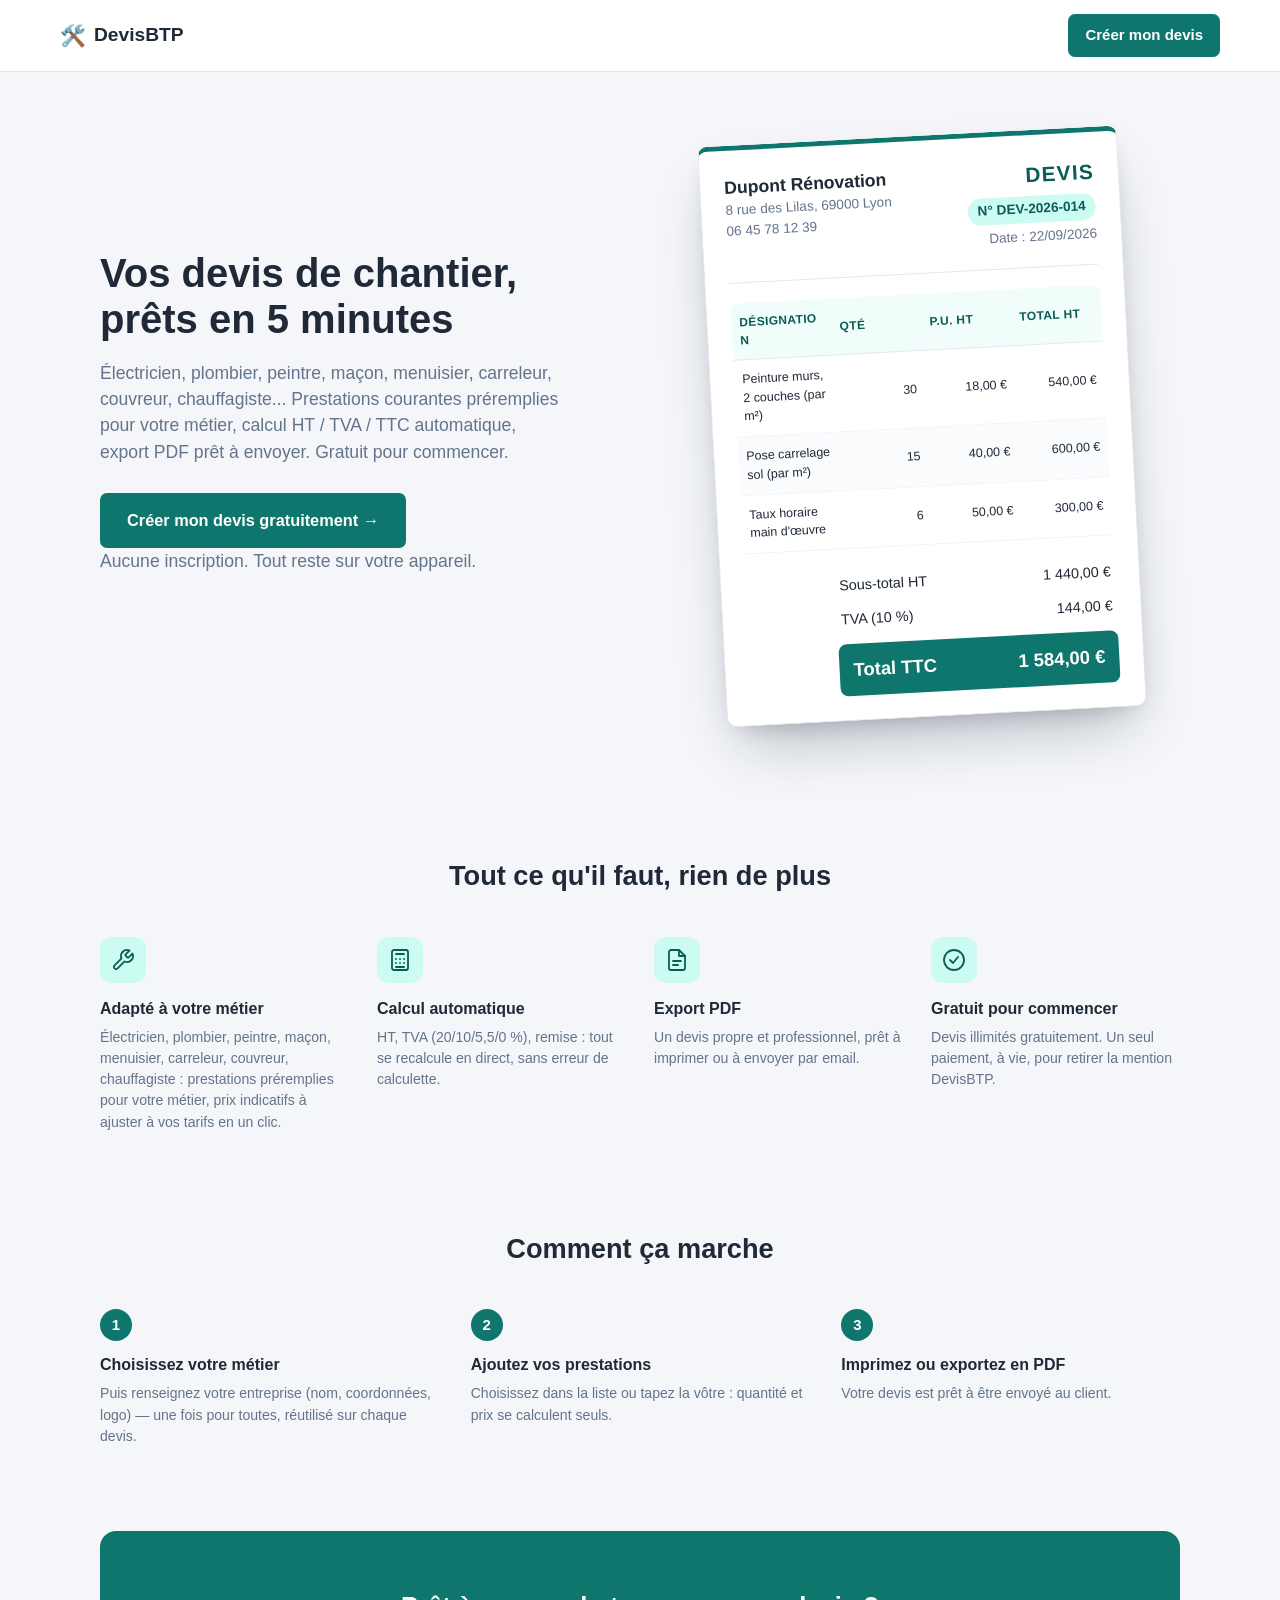
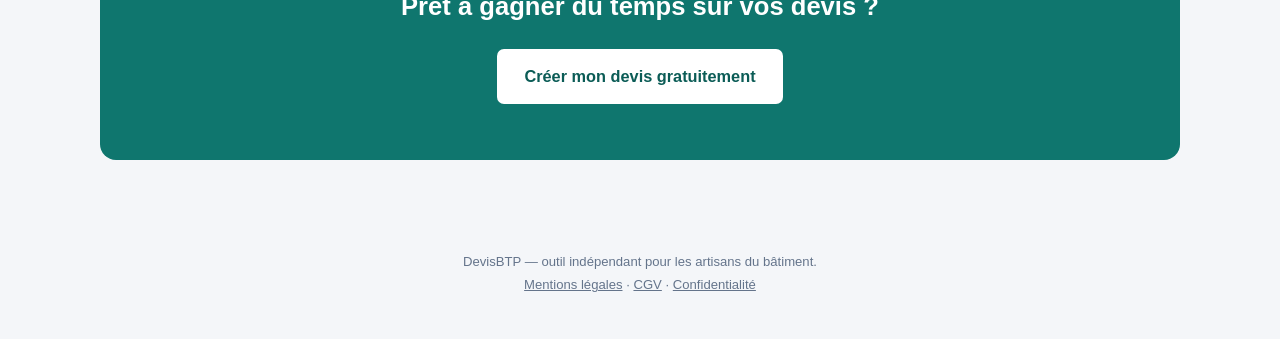
==== commit b397ddad: "Pages légales + référencement (SEO) — préparer la vraie mise en vente Deux manques bloquaient une vr" ====
--- a/index.html
+++ b/index.html
@@ -5,8 +5,42 @@
 <meta name="viewport" content="width=device-width, initial-scale=1.0">
 <title>DevisBTP — Générateur de devis pour les artisans du bâtiment</title>
 <meta name="description" content="Créez un devis professionnel en quelques minutes, quel que soit votre métier du bâtiment : prestations courantes préremplies, calcul automatique, export PDF. Gratuit pour commencer.">
+<link rel="canonical" href="https://demooo92000.github.io/devis-btp/">
+
+<meta property="og:type" content="website">
+<meta property="og:site_name" content="DevisBTP">
+<meta property="og:title" content="DevisBTP — Vos devis de chantier, prêts en 5 minutes">
+<meta property="og:description" content="Électricien, plombier, peintre, maçon, menuisier, carreleur, couvreur, chauffagiste... Prestations préremplies pour votre métier, calcul automatique, export PDF. Gratuit pour commencer.">
+<meta property="og:image" content="https://demooo92000.github.io/devis-btp/og-image.png">
+<meta property="og:image:width" content="1200">
+<meta property="og:image:height" content="630">
+<meta property="og:url" content="https://demooo92000.github.io/devis-btp/">
+<meta property="og:locale" content="fr_FR">
+<meta name="twitter:card" content="summary_large_image">
+<meta name="twitter:title" content="DevisBTP — Vos devis de chantier, prêts en 5 minutes">
+<meta name="twitter:description" content="Prestations préremplies pour votre métier du bâtiment, calcul automatique, export PDF. Gratuit pour commencer.">
+<meta name="twitter:image" content="https://demooo92000.github.io/devis-btp/og-image.png">
+
+<script type="application/ld+json">
+{
+  "@context": "https://schema.org",
+  "@type": "SoftwareApplication",
+  "name": "DevisBTP",
+  "applicationCategory": "BusinessApplication",
+  "operatingSystem": "Web",
+  "description": "Générateur de devis pour les artisans du bâtiment : prestations courantes préremplies par métier, calcul HT/TVA/TTC automatique, export PDF.",
+  "url": "https://demooo92000.github.io/devis-btp/",
+  "offers": {
+    "@type": "Offer",
+    "price": "0",
+    "priceCurrency": "EUR",
+    "description": "Devis illimités gratuits. Déblocage optionnel à 19€ pour retirer la mention DevisBTP."
+  }
+}
+</script>
+
 <meta http-equiv="Content-Security-Policy" content="default-src 'self'; img-src 'self' data:; style-src 'self'; script-src 'self'; base-uri 'self'; form-action 'none';">
-<link rel="icon" href="data:,">
+<link rel="icon" href="favicon.svg" type="image/svg+xml">
 <link rel="stylesheet" href="css/style.css">
 <link rel="stylesheet" href="css/landing.css">
 </head>
@@ -150,6 +184,11 @@
 
 <footer class="lp-footer">
   <p>DevisBTP — outil indépendant pour les artisans du bâtiment.</p>
+  <p>
+    <a href="mentions-legales.html">Mentions légales</a> ·
+    <a href="cgv.html">CGV</a> ·
+    <a href="confidentialite.html">Confidentialité</a>
+  </p>
 </footer>
 
 <script src="js/security.js"></script>
--- a/css/style.css
+++ b/css/style.css
@@ -181,6 +181,7 @@
 .devis-doc {
   background: #fff;
   border: 1px solid var(--border);
+  border-top: 5px solid var(--accent);
   border-radius: var(--radius);
   box-shadow: var(--shadow);
   padding: 32px;
@@ -189,8 +190,8 @@
   display: flex;
   justify-content: space-between;
   align-items: flex-start;
-  border-bottom: 2px solid var(--text);
-  padding-bottom: 16px;
+  border-bottom: 1px solid var(--border);
+  padding-bottom: 20px;
   margin-bottom: 20px;
   gap: 16px;
 }
@@ -202,11 +203,24 @@
 .doc-emetteur-nom { font-weight: 700; font-size: 1.1rem; overflow-wrap: break-word; }
 .doc-emetteur-details { color: var(--text-muted); font-size: 0.85rem; white-space: pre-line; overflow-wrap: break-word; }
 .doc-titre { text-align: right; }
-.doc-titre h1 { font-size: 1.6rem; letter-spacing: 0.05em; }
+.doc-titre h1 { font-size: 1.9rem; letter-spacing: 0.06em; color: var(--accent-dark); }
 .doc-titre div { color: var(--text-muted); font-size: 0.85rem; }
-
-.doc-client { margin-bottom: 20px; }
-.doc-client-label { font-size: 0.75rem; text-transform: uppercase; letter-spacing: 0.05em; color: var(--text-muted); margin-bottom: 2px; }
+.doc-titre div:first-of-type {
+  display: inline-block;
+  background: #ccfbf1;
+  color: var(--accent-dark);
+  font-weight: 600;
+  padding: 3px 10px;
+  border-radius: 999px;
+  margin: 6px 0 4px;
+}
+
+.doc-client {
+  margin-bottom: 20px;
+  border-left: 3px solid var(--accent);
+  padding: 2px 0 2px 12px;
+}
+.doc-client-label { font-size: 0.75rem; text-transform: uppercase; letter-spacing: 0.05em; color: var(--accent-dark); font-weight: 700; margin-bottom: 2px; }
 
 /* table-layout: fixed + largeurs figées sur les 3 colonnes numériques : sans ça, une désignation
    avec un mot très long (sans espace) pousse toute la table au-delà de la largeur imprimable et
@@ -217,11 +231,15 @@
   font-size: 0.75rem;
   text-transform: uppercase;
   letter-spacing: 0.03em;
-  color: var(--text-muted);
+  color: var(--accent-dark);
+  background: #f0fdfa;
   border-bottom: 1px solid var(--border);
-  padding: 8px 6px;
-}
-.doc-table td { padding: 8px 6px; border-bottom: 1px solid #f1f5f9; }
+  padding: 10px 8px;
+}
+.doc-table th:first-child { border-radius: 8px 0 0 8px; }
+.doc-table th:last-child { border-radius: 0 8px 8px 0; }
+.doc-table td { padding: 10px 8px; border-bottom: 1px solid #f1f5f9; }
+.doc-table tbody tr:nth-child(even) { background: #fafbfc; }
 .col-designation { overflow-wrap: break-word; word-break: break-word; }
 .col-qte, .col-pu, .col-total { text-align: right; white-space: nowrap; width: 90px; }
 /* Sous ~600px, les 3 colonnes numériques à 90px ne laissent presque plus de place à la
@@ -234,8 +252,16 @@
 }
 
 .doc-totaux { margin-left: auto; width: 280px; }
-.doc-totaux-row { display: flex; justify-content: space-between; padding: 6px 0; font-size: 0.9rem; }
-.doc-total-final { border-top: 2px solid var(--text); margin-top: 4px; padding-top: 10px; font-weight: 700; font-size: 1.1rem; }
+.doc-totaux-row { display: flex; justify-content: space-between; padding: 6px 4px; font-size: 0.9rem; }
+.doc-total-final {
+  background: var(--accent);
+  color: #fff;
+  margin-top: 8px;
+  padding: 12px 14px;
+  border-radius: 8px;
+  font-weight: 700;
+  font-size: 1.15rem;
+}
 
 .doc-footer { margin-top: 32px; padding-top: 16px; border-top: 1px solid var(--border); font-size: 0.78rem; color: var(--text-muted); }
 .watermark { font-style: italic; margin-top: 8px; }
@@ -255,4 +281,14 @@
 .dialog-body .price span { font-size: 0.75rem; font-weight: 400; color: var(--text-muted); }
 .dialog-body .fine-print { font-size: 0.75rem; color: var(--text-muted); }
 
+.legal-footer-nav {
+  text-align: center;
+  padding: 20px;
+  font-size: 0.82rem;
+  color: var(--text-muted);
+}
+.legal-footer-nav a { color: var(--text-muted); }
+.legal-footer-nav a:hover { color: var(--accent); }
+.legal-footer-nav span { margin: 0 6px; }
+
 .no-print {}
--- a/css/landing.css
+++ b/css/landing.css
@@ -115,6 +115,9 @@
   color: var(--text-muted);
   font-size: 0.82rem;
 }
+.lp-footer a { color: var(--text-muted); }
+.lp-footer a:hover { color: var(--accent); }
+.lp-footer p { margin: 4px 0; }
 
 @media (max-width: 900px) {
   .lp-hero { grid-template-columns: 1fr; padding: 40px 0 56px; text-align: center; }
